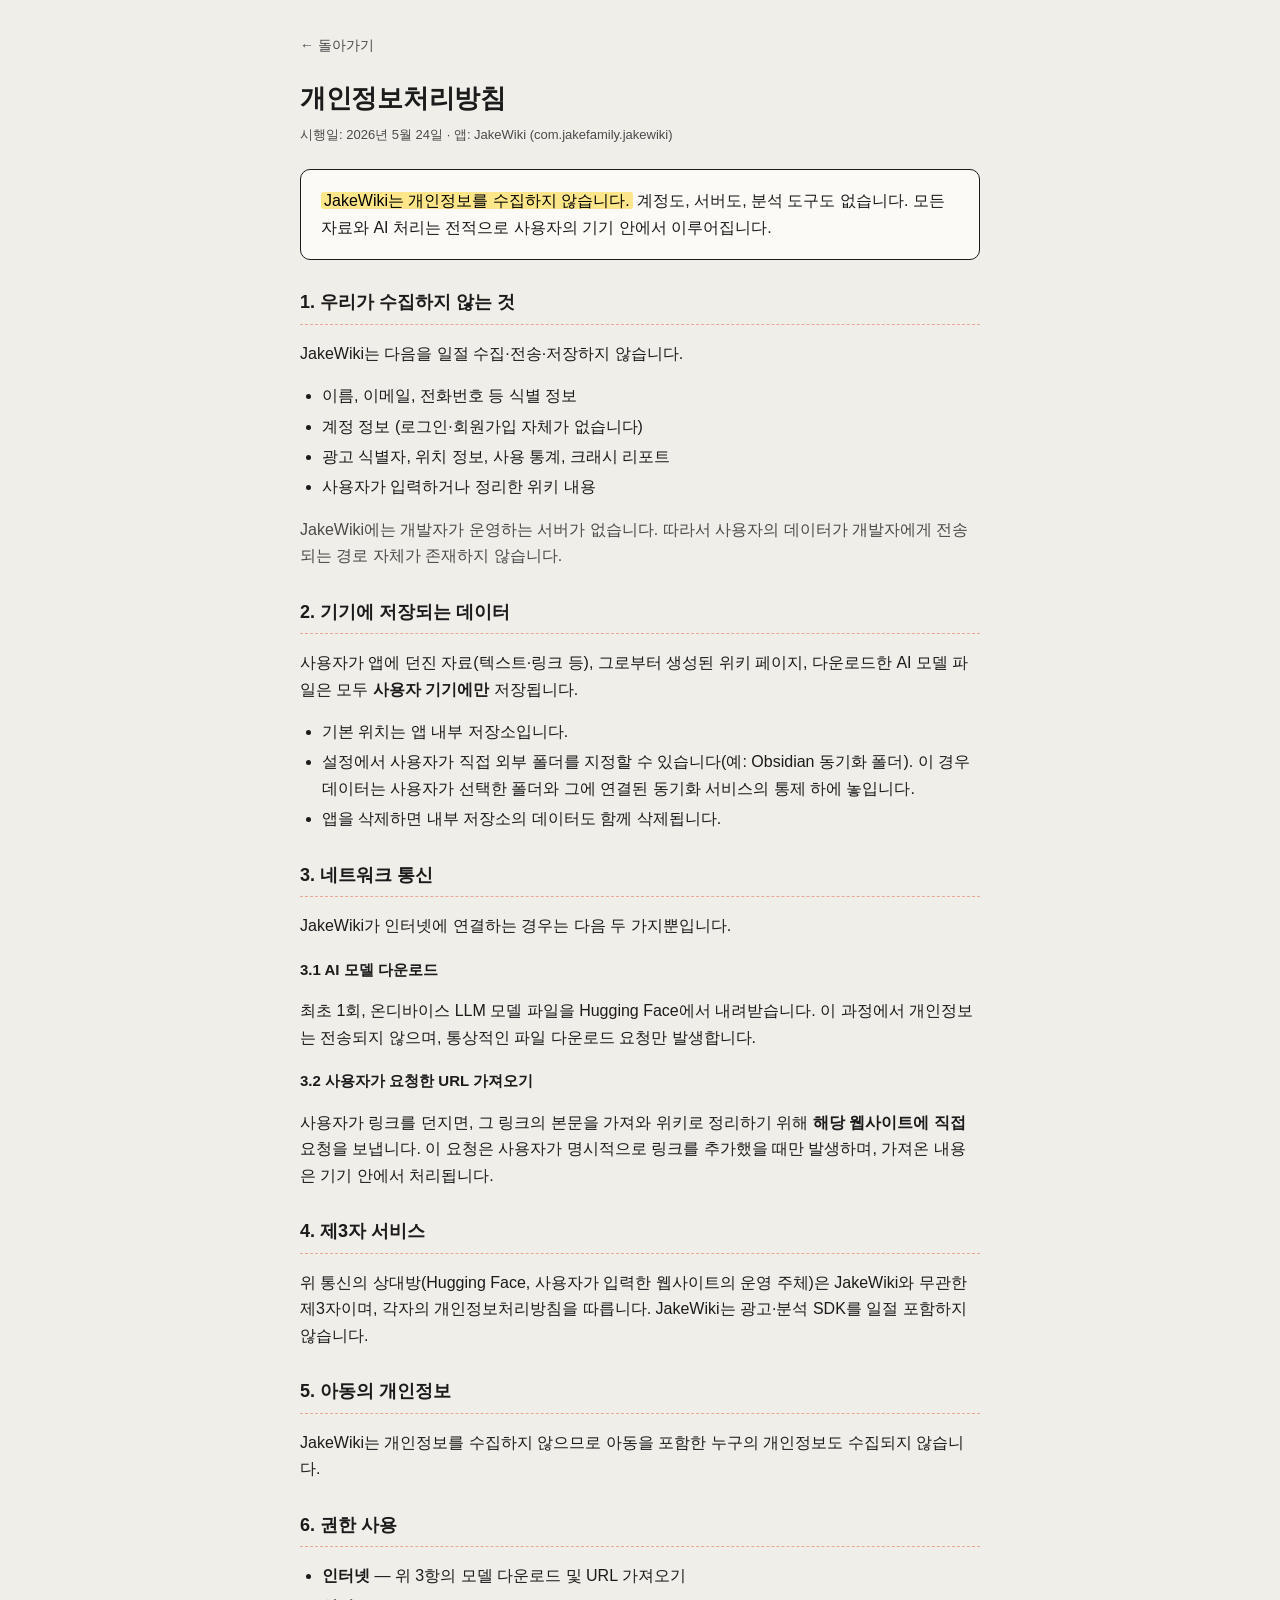
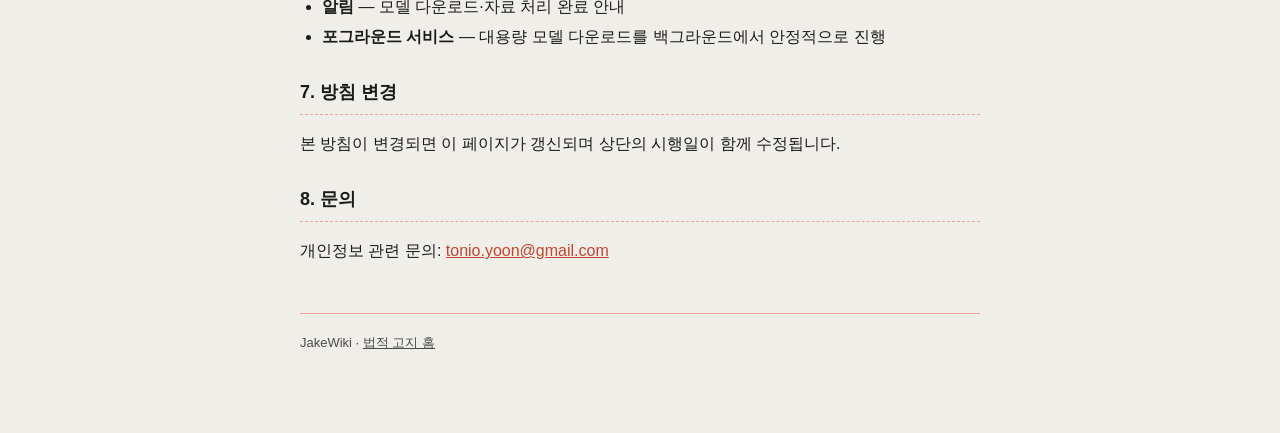
==== privacy.html @ c44f32cc "법적 고지 페이지: 개인정보처리방침·이용약관·오픈소스 라이선스 Co-Authored-By: Claude Opus 4.7 <noreply@anthropic.com>" ====
<!DOCTYPE html>
<html lang="ko">
<head>
  <meta charset="UTF-8" />
  <meta name="viewport" content="width=device-width, initial-scale=1.0" />
  <title>개인정보처리방침 — JakeWiki</title>
  <link rel="stylesheet" href="style.css" />
</head>
<body>
  <div class="wrap">
    <a class="back" href="index.html">← 돌아가기</a>
    <main>
      <h1 class="page-title">개인정보처리방침</h1>
      <p class="effective">시행일: 2026년 5월 24일 · 앱: JakeWiki (com.jakefamily.jakewiki)</p>

      <div class="card">
        <p style="margin:0">
          <mark>JakeWiki는 개인정보를 수집하지 않습니다.</mark>
          계정도, 서버도, 분석 도구도 없습니다. 모든 자료와 AI 처리는
          전적으로 사용자의 기기 안에서 이루어집니다.
        </p>
      </div>

      <h2>1. 우리가 수집하지 않는 것</h2>
      <p>JakeWiki는 다음을 일절 수집·전송·저장하지 않습니다.</p>
      <ul>
        <li>이름, 이메일, 전화번호 등 식별 정보</li>
        <li>계정 정보 (로그인·회원가입 자체가 없습니다)</li>
        <li>광고 식별자, 위치 정보, 사용 통계, 크래시 리포트</li>
        <li>사용자가 입력하거나 정리한 위키 내용</li>
      </ul>
      <p class="muted">
        JakeWiki에는 개발자가 운영하는 서버가 없습니다. 따라서 사용자의 데이터가
        개발자에게 전송되는 경로 자체가 존재하지 않습니다.
      </p>

      <h2>2. 기기에 저장되는 데이터</h2>
      <p>
        사용자가 앱에 던진 자료(텍스트·링크 등), 그로부터 생성된 위키 페이지,
        다운로드한 AI 모델 파일은 모두 <strong>사용자 기기에만</strong> 저장됩니다.
      </p>
      <ul>
        <li>기본 위치는 앱 내부 저장소입니다.</li>
        <li>
          설정에서 사용자가 직접 외부 폴더를 지정할 수 있습니다(예: Obsidian 동기화 폴더).
          이 경우 데이터는 사용자가 선택한 폴더와 그에 연결된 동기화 서비스의 통제 하에 놓입니다.
        </li>
        <li>앱을 삭제하면 내부 저장소의 데이터도 함께 삭제됩니다.</li>
      </ul>

      <h2>3. 네트워크 통신</h2>
      <p>JakeWiki가 인터넷에 연결하는 경우는 다음 두 가지뿐입니다.</p>
      <h3>3.1 AI 모델 다운로드</h3>
      <p>
        최초 1회, 온디바이스 LLM 모델 파일을 Hugging Face에서 내려받습니다.
        이 과정에서 개인정보는 전송되지 않으며, 통상적인 파일 다운로드 요청만 발생합니다.
      </p>
      <h3>3.2 사용자가 요청한 URL 가져오기</h3>
      <p>
        사용자가 링크를 던지면, 그 링크의 본문을 가져와 위키로 정리하기 위해
        <strong>해당 웹사이트에 직접</strong> 요청을 보냅니다. 이 요청은 사용자가
        명시적으로 링크를 추가했을 때만 발생하며, 가져온 내용은 기기 안에서 처리됩니다.
      </p>

      <h2>4. 제3자 서비스</h2>
      <p>
        위 통신의 상대방(Hugging Face, 사용자가 입력한 웹사이트의 운영 주체)은
        JakeWiki와 무관한 제3자이며, 각자의 개인정보처리방침을 따릅니다. JakeWiki는
        광고·분석 SDK를 일절 포함하지 않습니다.
      </p>

      <h2>5. 아동의 개인정보</h2>
      <p>
        JakeWiki는 개인정보를 수집하지 않으므로 아동을 포함한 누구의 개인정보도
        수집되지 않습니다.
      </p>

      <h2>6. 권한 사용</h2>
      <ul>
        <li><strong>인터넷</strong> — 위 3항의 모델 다운로드 및 URL 가져오기</li>
        <li><strong>알림</strong> — 모델 다운로드·자료 처리 완료 안내</li>
        <li><strong>포그라운드 서비스</strong> — 대용량 모델 다운로드를 백그라운드에서 안정적으로 진행</li>
      </ul>

      <h2>7. 방침 변경</h2>
      <p>
        본 방침이 변경되면 이 페이지가 갱신되며 상단의 시행일이 함께 수정됩니다.
      </p>

      <h2>8. 문의</h2>
      <p>
        개인정보 관련 문의: <a href="mailto:tonio.yoon@gmail.com">tonio.yoon@gmail.com</a>
      </p>

      <footer class="site">
        JakeWiki · <a href="index.html">법적 고지 홈</a>
      </footer>
    </main>
  </div>
</body>
</html>
---- style.css ----
/* JakeWiki legal pages — 앱과 동일한 paper/ink/accent 스케치 톤 */
:root {
  --ink: #1b1b1b;
  --ink-soft: #4a4a4a;
  --paper: #fbfaf6;
  --paper2: #f4f1e8;
  --paper-bg: #f0eee9;
  --accent: #c64530;
  --accent-soft: #e8a895;
  --highlight: #fde68a;
}

* {
  box-sizing: border-box;
}

html {
  -webkit-text-size-adjust: 100%;
}

body {
  margin: 0;
  background: var(--paper-bg);
  color: var(--ink);
  font-family: -apple-system, BlinkMacSystemFont, "Segoe UI", "Noto Sans KR",
    Roboto, "Helvetica Neue", Arial, sans-serif;
  line-height: 1.65;
  font-size: 16px;
}

.wrap {
  max-width: 720px;
  margin: 0 auto;
  padding: 32px 20px 80px;
}

header.site {
  display: flex;
  align-items: center;
  gap: 12px;
  margin-bottom: 8px;
}

.logo {
  display: inline-flex;
  align-items: center;
  justify-content: center;
  width: 42px;
  height: 42px;
  border: 2px solid var(--ink);
  border-radius: 10px;
  background: var(--paper);
  font-weight: 800;
  font-size: 20px;
  transform: rotate(-3deg);
}

header.site h1 {
  margin: 0;
  font-size: 22px;
  letter-spacing: -0.01em;
}

.tagline {
  color: var(--ink-soft);
  font-size: 14px;
  margin: 0 0 28px;
}

.card {
  background: var(--paper);
  border: 1.5px solid var(--ink);
  border-radius: 10px;
  padding: 18px 20px;
  margin: 14px 0;
}

a.doc-link {
  display: flex;
  align-items: center;
  justify-content: space-between;
  gap: 12px;
  text-decoration: none;
  color: inherit;
  background: var(--paper);
  border: 1.5px solid var(--ink);
  border-radius: 10px;
  padding: 16px 18px;
  margin: 12px 0;
  transition: transform 0.08s ease, background 0.12s ease;
}

a.doc-link:hover {
  background: var(--paper2);
  transform: translateY(-1px);
}

a.doc-link .doc-title {
  font-weight: 700;
  color: var(--accent);
  font-size: 16px;
}

a.doc-link .doc-sub {
  color: var(--ink-soft);
  font-size: 13px;
}

a.doc-link .arrow {
  color: var(--ink-soft);
  font-size: 18px;
}

main h1.page-title {
  font-size: 26px;
  margin: 0 0 4px;
  letter-spacing: -0.01em;
}

.effective {
  color: var(--ink-soft);
  font-size: 13px;
  margin: 0 0 24px;
}

h2 {
  font-size: 18px;
  margin: 28px 0 8px;
  padding-bottom: 6px;
  border-bottom: 1.5px dashed var(--accent-soft);
}

h3 {
  font-size: 15px;
  margin: 18px 0 6px;
}

p,
li {
  color: var(--ink);
}

.muted {
  color: var(--ink-soft);
}

mark {
  background: var(--highlight);
  padding: 0 3px;
  border-radius: 3px;
}

a {
  color: var(--accent);
}

ul {
  padding-left: 22px;
}

li {
  margin: 4px 0;
}

.back {
  display: inline-block;
  margin-bottom: 20px;
  text-decoration: none;
  color: var(--ink-soft);
  font-size: 14px;
}

.back:hover {
  color: var(--accent);
}

pre.license {
  background: var(--paper2);
  border: 1.5px solid var(--ink);
  border-radius: 8px;
  padding: 16px;
  overflow-x: auto;
  font-family: "SFMono-Regular", "Cascadia Mono", Consolas, monospace;
  font-size: 12px;
  line-height: 1.5;
  white-space: pre-wrap;
  word-break: break-word;
}

.lib {
  margin: 10px 0;
}

.lib .lib-name {
  font-weight: 700;
  color: var(--accent);
}

.lib .lib-meta {
  color: var(--ink-soft);
  font-size: 13px;
}

footer.site {
  margin-top: 48px;
  padding-top: 18px;
  border-top: 1.5px solid var(--accent-soft);
  color: var(--ink-soft);
  font-size: 13px;
}

footer.site a {
  color: var(--ink-soft);
}
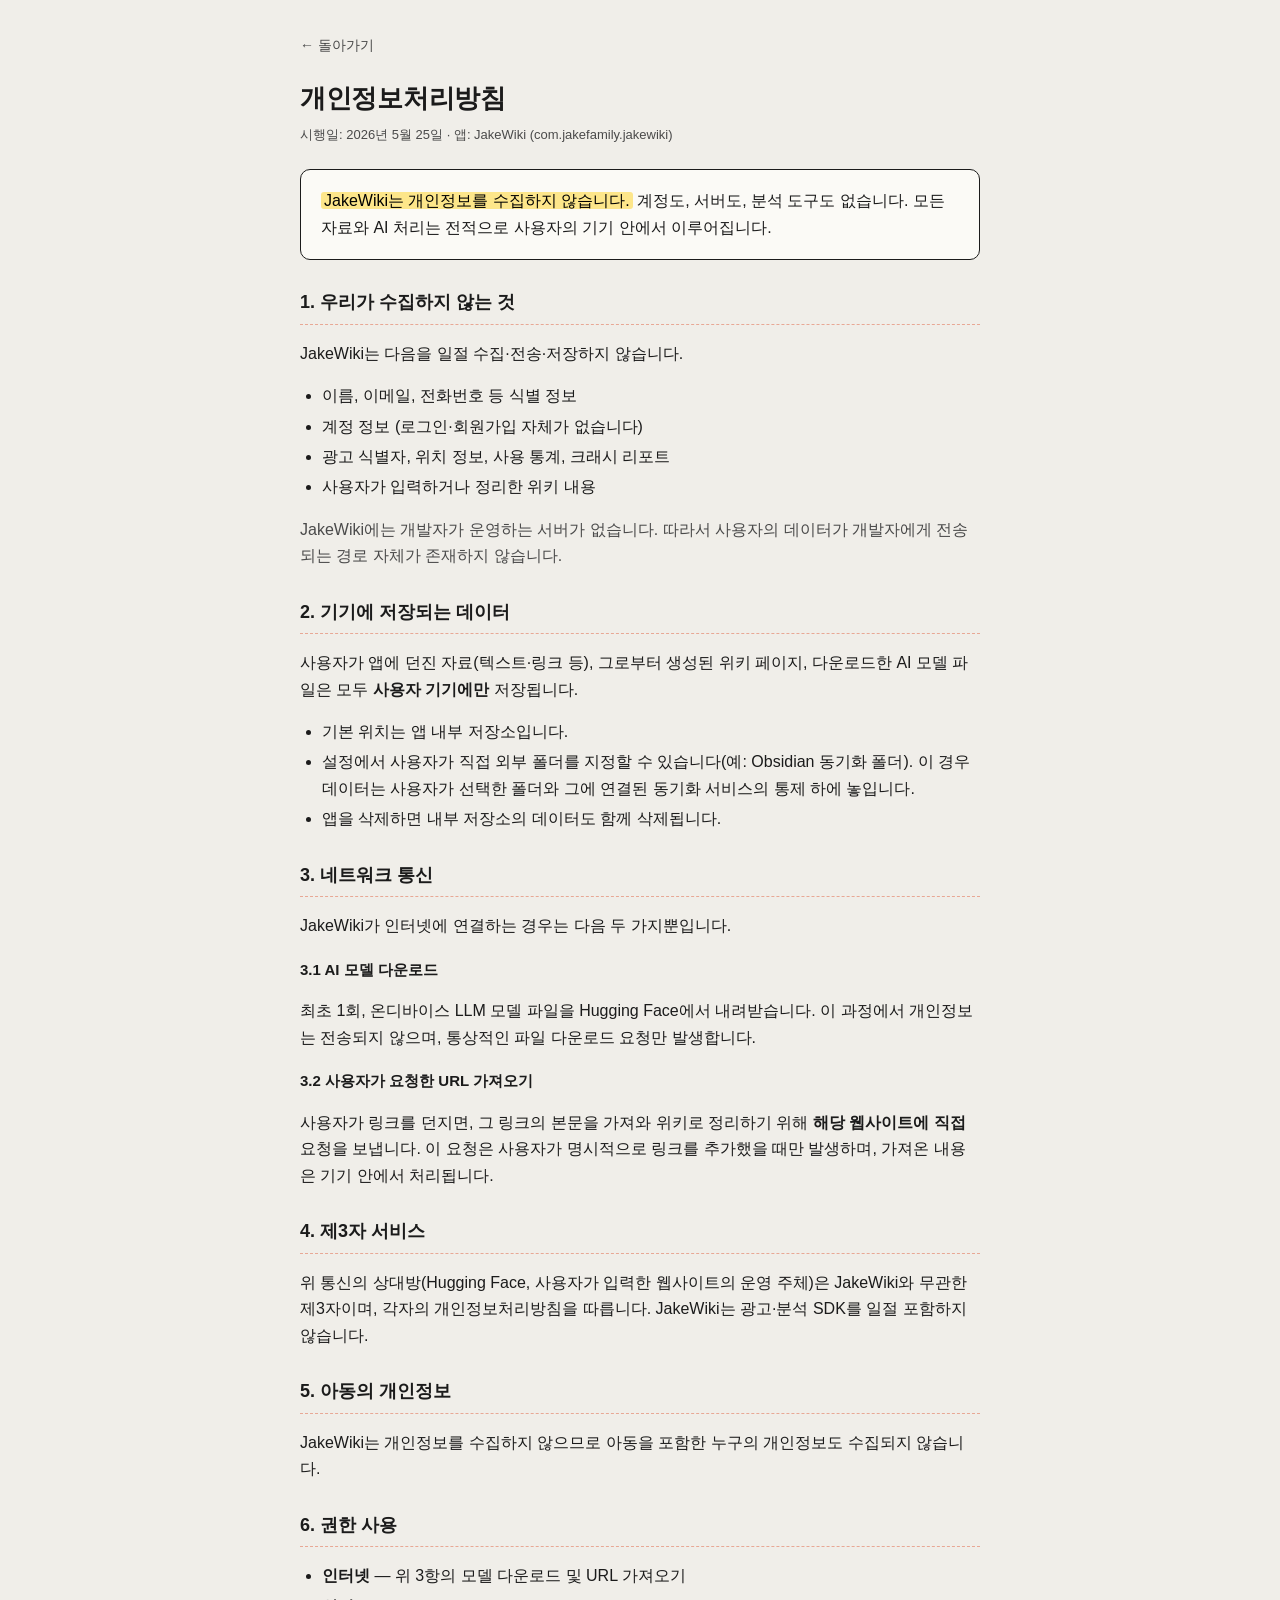
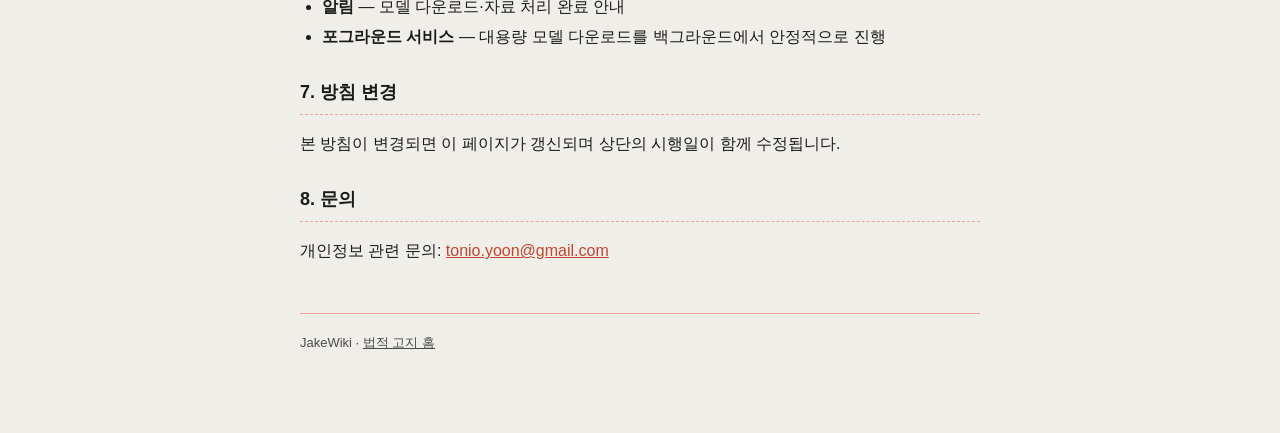
==== commit 196030be: "시행일 2026-05-25로 정정 Co-Authored-By: Claude Opus 4.7 <noreply@anthropic.com>" ====
--- a/privacy.html
+++ b/privacy.html
@@ -11,7 +11,7 @@
     <a class="back" href="index.html">← 돌아가기</a>
     <main>
       <h1 class="page-title">개인정보처리방침</h1>
-      <p class="effective">시행일: 2026년 5월 24일 · 앱: JakeWiki (com.jakefamily.jakewiki)</p>
+      <p class="effective">시행일: 2026년 5월 25일 · 앱: JakeWiki (com.jakefamily.jakewiki)</p>
 
       <div class="card">
         <p style="margin:0">
